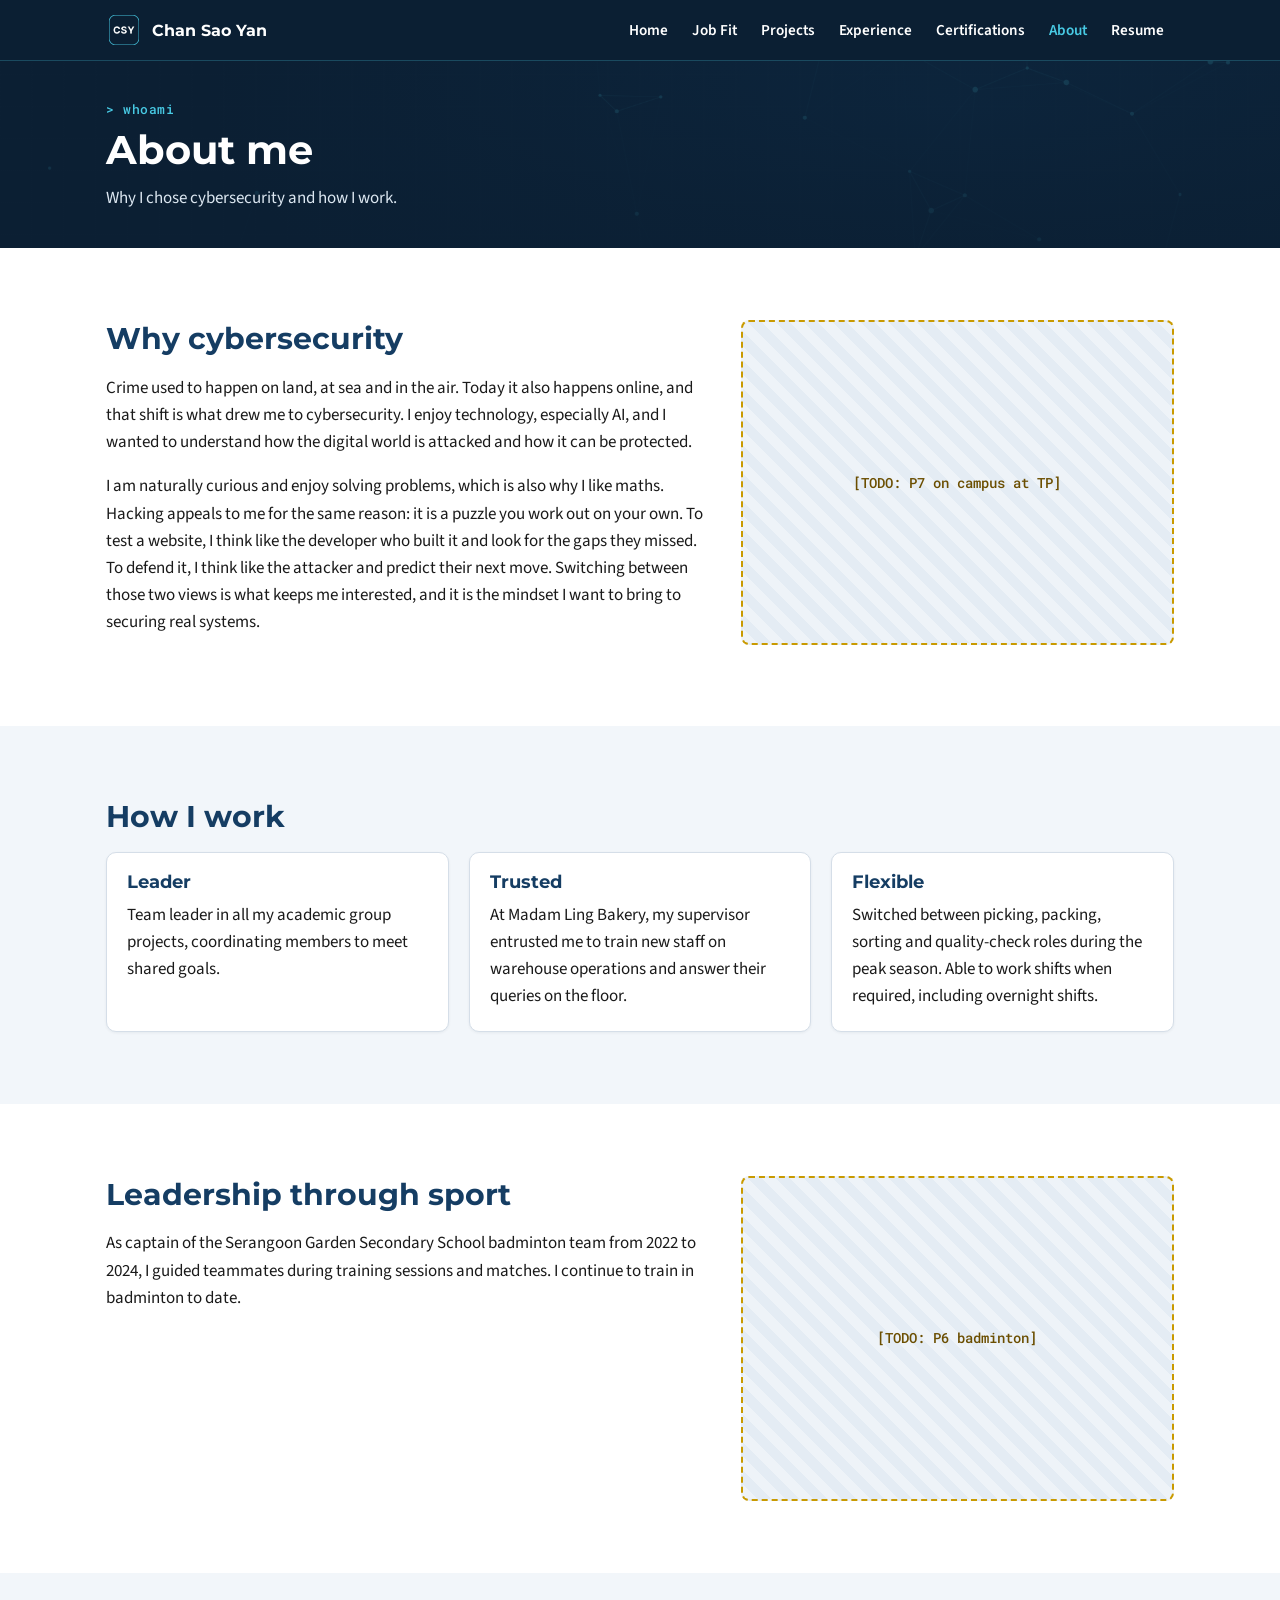
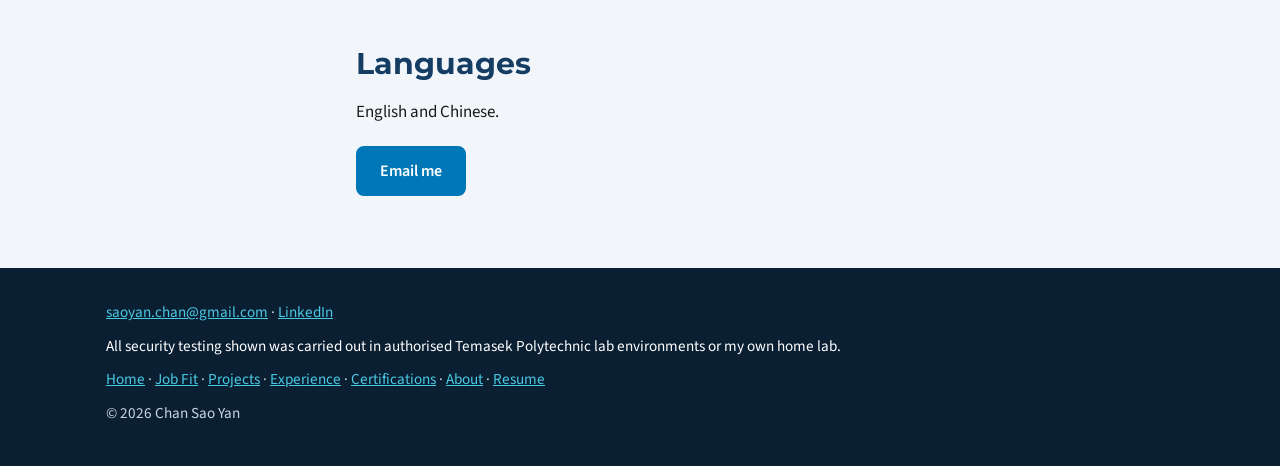
==== about.html @ 64b022c1 "Draft portfolio site for teacher review Static e-portfolio for the Assistant Engineer (IT Security) " ====
<!doctype html>
<html lang="en">
<head>
  <meta charset="utf-8">
  <meta name="viewport" content="width=device-width, initial-scale=1">
  <meta name="robots" content="noindex">  <!-- keeps the site out of Google; delete this line to let Google list it -->
  <title>About | Chan Sao Yan</title>
  <meta name="description" content="How Chan Sao Yan works: leader, trusted, flexible; leadership through sport; languages.">
  <link rel="icon" type="image/png" href="assets/graphics/logo_csy.png">
  <link rel="preconnect" href="https://fonts.googleapis.com">
  <link rel="preconnect" href="https://fonts.gstatic.com" crossorigin>
  <link href="https://fonts.googleapis.com/css2?family=Montserrat:wght@600;700&family=Roboto+Mono:wght@500&family=Source+Sans+3:wght@400;600&display=swap" rel="stylesheet">
  <link rel="stylesheet" href="styles.css">
</head>
<body>
  <a class="skip" href="#main">Skip to content</a>
  <header class="site-header">
    <div class="wrap nav-bar">
      <a class="brand" href="index.html"><img src="assets/graphics/logo_csy.png" alt="" width="36" height="36"><span>Chan Sao Yan</span></a>
      <button class="nav-toggle" type="button" aria-expanded="false" aria-controls="site-nav">Menu</button>
      <nav id="site-nav" aria-label="Main">
        <ul>
        <li><a href="index.html">Home</a></li>
        <li><a href="job-fit.html">Job Fit</a></li>
        <li class="has-sub"><a href="projects.html">Projects</a><ul class="sub"><li><a href="project-network-security.html">Network Security Project</a></li><li><a href="project-penetration-testing.html">Penetration Testing Assignment</a></li><li><a href="project-firewall-labs.html">Firewall Configuration Labs</a></li><li><a href="project-traffic-analysis.html">Network Traffic Analysis</a></li></ul></li>
        <li><a href="experience.html">Experience</a></li>
        <li><a href="certifications.html">Certifications</a></li>
        <li><a href="about.html" aria-current="page">About</a></li>
        <li><a href="resume.html">Resume</a></li>
        </ul>
      </nav>
    </div>
  </header>

  <main id="main">
    <section class="banner">
      <div class="wrap">
        <span class="eyebrow">&gt; whoami</span>
        <h1>About me</h1>
        <p>Why I chose cybersecurity and how I work.</p>
      </div>
    </section>

    <section>
      <div class="wrap split">
        <div>
          <h2>Why cybersecurity</h2>
          <p>Crime used to happen on land, at sea and in the air. Today it also happens online, and that shift is what drew me to cybersecurity. I enjoy technology, especially AI, and I wanted to understand how the digital world is attacked and how it can be protected.</p>
          <p>I am naturally curious and enjoy solving problems, which is also why I like maths. Hacking appeals to me for the same reason: it is a puzzle you work out on your own. To test a website, I think like the developer who built it and look for the gaps they missed. To defend it, I think like the attacker and predict their next move. Switching between those two views is what keeps me interested, and it is the mindset I want to bring to securing real systems.</p>
        </div>
        <figure class="shot"><div class="ph" style="aspect-ratio:4 / 3" role="img" aria-label="Placeholder: P7">[TODO: P7 on campus at TP]</div></figure>
      </div>
    </section>

    <section class="alt">
      <div class="wrap">
        <h2>How I work</h2>
        <div class="grid grid-3">
          <div class="card"><div class="card-body"><h3>Leader</h3><p>Team leader in all my academic group projects, coordinating members to meet shared goals.</p></div></div>
          <div class="card"><div class="card-body"><h3>Trusted</h3><p>At Madam Ling Bakery, my supervisor entrusted me to train new staff on warehouse operations and answer their queries on the floor.</p></div></div>
          <div class="card"><div class="card-body"><h3>Flexible</h3><p>Switched between picking, packing, sorting and quality-check roles during the peak season. Able to work shifts when required, including overnight shifts.</p></div></div>
        </div>
      </div>
    </section>

    <section>
      <div class="wrap split">
        <div>
          <h2>Leadership through sport</h2>
          <p>As captain of the Serangoon Garden Secondary School badminton team from 2022 to 2024, I guided teammates during training sessions and matches. I continue to train in badminton to date.</p>
        </div>
        <figure class="shot"><div class="ph" style="aspect-ratio:4 / 3" role="img" aria-label="Placeholder: P6">[TODO: P6 badminton]</div></figure>
      </div>
    </section>

    <section class="alt">
      <div class="wrap narrow">
        <h2>Languages</h2>
        <p>English and Chinese.</p>
        <div class="btns"><a class="btn btn-primary" href="mailto:saoyan.chan@gmail.com">Email me</a></div>
      </div>
    </section>
  </main>

  <footer class="site-footer">
    <div class="wrap">
      <p><a href="mailto:saoyan.chan@gmail.com">saoyan.chan@gmail.com</a> · <a href="https://www.linkedin.com/in/chan-sao-yan-b69aba343" target="_blank" rel="noopener">LinkedIn</a></p>
      <p class="disclaimer">All security testing shown was carried out in authorised Temasek Polytechnic lab environments or my own home lab.</p>
      <p><a href="index.html">Home</a> · <a href="job-fit.html">Job Fit</a> · <a href="projects.html">Projects</a> · <a href="experience.html">Experience</a> · <a href="certifications.html">Certifications</a> · <a href="about.html">About</a> · <a href="resume.html">Resume</a></p>
      <p>&copy; 2026 Chan Sao Yan</p>
    </div>
  </footer>
  <script src="script.js"></script>
</body>
</html>
---- styles.css ----
/* Chan Sao Yan e-portfolio. Mobile-first: base styles are for phones, @media (min-width) adds desktop. */
:root {
  --navy: #0B1F33;        /* hero, footer, dark sections */
  --brand: #153D63;       /* headings on light, matches resume */
  --accent: #0077B6;      /* links and buttons on light */
  --accent-dark: #48CAE4; /* accent on navy */
  --light: #F2F6FA;       /* alternate section background */
  --text: #1A1A1A;
  --muted: #4A5868;
  --line: #D5DEE8;
  --todo-bg: #FFF4CC;
  --todo-line: #C99A00;
  --radius: 10px;
  --wrap: 1100px;
  --head: "Montserrat", system-ui, sans-serif;
  --body: "Source Sans 3", system-ui, sans-serif;
  --mono: "Roboto Mono", ui-monospace, monospace;
}

*, *::before, *::after { box-sizing: border-box; }
html { scroll-behavior: smooth; }
body { margin: 0; font: 400 1.0625rem/1.6 var(--body); color: var(--text); background: #fff; }
img { max-width: 100%; height: auto; display: block; }
a { color: var(--accent); }
a:focus-visible, button:focus-visible, summary:focus-visible { outline: 3px solid var(--accent-dark); outline-offset: 2px; }
h1, h2, h3 { font-family: var(--head); font-weight: 700; color: var(--brand); line-height: 1.25; margin: 0 0 .6em; }
h1 { font-size: 2rem; }
h2 { font-size: 1.5rem; }
h3 { font-size: 1.125rem; }
p { margin: 0 0 1em; }
.wrap { max-width: var(--wrap); margin: 0 auto; padding: 0 16px; }
.skip { position: absolute; left: -999px; top: 0; background: #fff; padding: 8px 12px; z-index: 100; }
.skip:focus { left: 8px; }

/* ---------- Header and nav ---------- */
.site-header { background: var(--navy); position: sticky; top: 0; z-index: 50; border-bottom: 1px solid rgba(72, 202, 228, .25); }
.nav-bar { display: flex; align-items: center; justify-content: space-between; flex-wrap: wrap; min-height: 60px; }
.brand { display: flex; align-items: center; gap: 10px; color: #fff; text-decoration: none; font: 700 1rem var(--head); }
.brand img { width: 36px; height: 36px; border-radius: 6px; }
.nav-toggle { background: none; border: 1px solid var(--accent-dark); color: #fff; font: 600 .9rem var(--body); padding: 6px 12px; border-radius: 6px; cursor: pointer; }
#site-nav { display: none; width: 100%; padding-bottom: 12px; }
#site-nav.open { display: block; }
#site-nav ul { list-style: none; margin: 0; padding: 0; }
#site-nav a { display: block; color: #fff; text-decoration: none; padding: 10px 4px; font-weight: 600; }
#site-nav a:hover, #site-nav a[aria-current="page"] { color: var(--accent-dark); }
#site-nav .sub a { padding-left: 20px; font-weight: 400; font-size: .95rem; }

@media (min-width: 900px) {
  .nav-toggle { display: none; }
  #site-nav { display: block; width: auto; padding: 0; }
  #site-nav > ul { display: flex; gap: 4px; }
  #site-nav > ul > li { position: relative; }
  #site-nav a { padding: 18px 10px; font-size: .95rem; }
  #site-nav .sub { display: none; position: absolute; left: 0; top: 100%; min-width: 260px; background: var(--navy); border: 1px solid rgba(72, 202, 228, .3); border-radius: 0 0 8px 8px; padding: 6px 0; }
  #site-nav .has-sub:hover .sub, #site-nav .has-sub:focus-within .sub { display: block; }
  #site-nav .sub a { padding: 10px 16px; }
}

/* ---------- Sections ---------- */
section { padding: 48px 0; }
.alt { background: var(--light); }
.dark { background: var(--navy); color: #E6EEF5; }
.dark h1, .dark h2, .dark h3 { color: #fff; }
.dark a:not(.btn) { color: var(--accent-dark); }
.lead { font-size: 1.15rem; color: var(--muted); max-width: 70ch; }
.dark .lead { color: #C9D6E2; }
.narrow { max-width: 75ch; }

/* Hero (home) and banner (other pages) share the network background */
.hero, .banner { background: linear-gradient(rgba(11, 31, 51, .78), rgba(11, 31, 51, .9)), url("assets/graphics/banner_network.png") center / cover var(--navy); color: #fff; }
.hero { padding: 56px 0; }
.hero-grid { display: grid; gap: 32px; align-items: center; }
.hero h1 { color: #fff; font-size: 2.6rem; margin-bottom: .25em; letter-spacing: -.01em; }
.hero-kicker { display: block; font: 700 .8rem var(--head); letter-spacing: .06em; text-transform: uppercase; color: #fff; margin-bottom: .9em; }
.tagline { font-size: 1.15rem; line-height: 1.5; color: #DCE7F1; max-width: 52ch; margin-bottom: .6em; }
.hero-mono { font: 500 .85rem var(--mono); color: var(--accent-dark); margin: 0; }
.tagline strong { color: var(--accent-dark); font-weight: 600; }
.hero .ph { max-width: 280px; aspect-ratio: 4 / 5; }
.banner { padding: 40px 0 36px; }
.banner h1 { color: #fff; margin-bottom: .25em; }
.banner p { color: #DCE7F1; margin: 0; max-width: 65ch; }
.eyebrow { font: 500 .8rem var(--mono); color: var(--accent-dark); letter-spacing: .04em; margin-bottom: .6em; display: block; }
@media (min-width: 900px) {
  .hero { padding: 88px 0; }
  .hero-grid { grid-template-columns: 1.6fr 1fr; }
  .hero h1 { font-size: 4rem; }
  .hero-kicker { font-size: .95rem; }
  .tagline { font-size: 1.3rem; }
  .hero .ph { justify-self: end; }
  h1 { font-size: 2.5rem; }
  h2 { font-size: 1.85rem; }
  section { padding: 72px 0; }
}

/* ---------- Buttons ---------- */
.btns { display: flex; flex-wrap: wrap; gap: 12px; margin-top: 20px; }
.btn { display: inline-block; padding: 12px 22px; border-radius: 8px; font: 600 1rem var(--body); text-decoration: none; border: 2px solid var(--accent); text-align: center; }
.btn-primary { background: var(--accent); color: #fff; }
.btn-primary:hover { background: #005F92; border-color: #005F92; }
.btn-secondary { background: transparent; color: var(--accent); }
.btn-secondary:hover { background: rgba(0, 119, 182, .08); }
.dark .btn-secondary, .hero .btn-secondary, .banner .btn-secondary { color: #fff; border-color: var(--accent-dark); }

/* ---------- Cards (same anatomy everywhere) ---------- */
.grid { display: grid; gap: 20px; grid-template-columns: 1fr; }
@media (min-width: 640px) { .grid-2, .grid-3, .grid-4 { grid-template-columns: repeat(2, 1fr); } }
@media (min-width: 900px) { .grid-3 { grid-template-columns: repeat(3, 1fr); } .grid-4 { grid-template-columns: repeat(4, 1fr); } }
.card { background: #fff; border: 1px solid var(--line); border-radius: var(--radius); overflow: hidden; display: flex; flex-direction: column; }
.alt .card { box-shadow: 0 1px 3px rgba(11, 31, 51, .06); }
.card-body { padding: 18px 20px 20px; display: flex; flex-direction: column; gap: 8px; flex: 1; }
.card-body h3 { margin: 0; }
.card-body p { margin: 0; }
.card img { aspect-ratio: 3 / 2; object-fit: cover; width: 100%; }
.card img.cert { aspect-ratio: 1.3; object-fit: contain; background: var(--light); border-bottom: 1px solid var(--line); }
.card .proves { font-size: .95rem; color: var(--muted); }
.card .proves b { color: var(--brand); }
.card .more { margin-top: auto; padding-top: 6px; font-weight: 600; }
a.card { text-decoration: none; color: inherit; transition: border-color .15s, transform .15s; }
a.card:hover { border-color: var(--accent); transform: translateY(-2px); }
a.card h3 { color: var(--brand); }
.link-card .card-body { gap: 6px; }
.link-card .arrow { color: var(--accent); font-weight: 600; }

/* Roboto Mono tool tags such as > nmap -sV */
.tags { display: flex; flex-wrap: wrap; gap: 6px; list-style: none; margin: 0; padding: 0; }
.tags li { font: 500 .78rem var(--mono); background: #E4EEF7; color: var(--brand); padding: 3px 8px; border-radius: 4px; }
.dark .tags li, .banner .tags li { background: rgba(72, 202, 228, .14); color: var(--accent-dark); }

/* Award card: two certificate pages side by side, text beside them on desktop */
.pair { display: grid; grid-template-columns: 1fr 1fr; gap: 12px; padding: 16px; background: var(--light); }
.pair .ph, .pair img { aspect-ratio: 1 / 1.414; min-height: 0; width: 100%; object-fit: contain; background: #fff; border: 1px solid var(--line); border-radius: 6px; }
.pair figcaption { text-align: center; font-size: .85rem; }
@media (min-width: 900px) { .award { display: grid; grid-template-columns: 1.3fr 1fr; align-items: center; } .award .pair { height: 100%; } }

/* Quick facts strip */
.facts { display: grid; grid-template-columns: repeat(2, 1fr); gap: 16px; text-align: center; }
.facts div { padding: 8px; }
.facts strong { display: block; font: 700 1.5rem var(--head); color: var(--accent-dark); }
.facts span { font-size: .95rem; color: #C9D6E2; }
@media (min-width: 900px) { .facts { grid-template-columns: repeat(4, 1fr); } }

/* Two-column text + image */
.split { display: grid; gap: 28px; align-items: start; }
@media (min-width: 900px) { .split { grid-template-columns: 1.4fr 1fr; } }

/* ---------- Figures, screenshots and TODO placeholders ---------- */
figure { margin: 0; }
figcaption { font-size: .92rem; color: var(--muted); margin-top: 8px; }
figcaption b { color: var(--brand); }
.shot img, .shot .ph { border: 1px solid var(--line); border-radius: 8px; width: 100%; }
.ph { background: repeating-linear-gradient(45deg, #EEF3F8, #EEF3F8 10px, #E4ECF4 10px, #E4ECF4 20px); border: 2px dashed var(--todo-line) !important; border-radius: 8px; display: flex; align-items: center; justify-content: center; text-align: center; padding: 20px; min-height: 180px; font: 500 .85rem var(--mono); color: #6B4E00; }
.todo { background: var(--todo-bg); border: 1px dashed var(--todo-line); color: #5C4300; padding: 1px 6px; border-radius: 4px; font-weight: 600; }
.todo-block { background: var(--todo-bg); border: 2px dashed var(--todo-line); color: #5C4300; padding: 16px 18px; border-radius: 8px; }

/* ---------- Job Fit table (stacks into cards on phones) ---------- */
.fit { width: 100%; border-collapse: collapse; }
.fit th, .fit td { text-align: left; vertical-align: top; padding: 14px 16px; }
.fit thead th { background: var(--navy); color: #fff; font: 600 .95rem var(--head); }
.fit tbody tr { border-bottom: 1px solid var(--line); }
.fit tbody tr:nth-child(even) { background: var(--light); }
.fit td:first-child { font-weight: 600; color: var(--brand); }
@media (max-width: 759px) {
  .fit thead { display: none; }
  .fit, .fit tbody, .fit tr, .fit td { display: block; width: 100%; }
  .fit tbody tr { border: 1px solid var(--line); border-radius: var(--radius); margin-bottom: 14px; background: #fff !important; overflow: hidden; }
  .fit td { padding: 10px 16px; }
  .fit td::before { content: attr(data-label); display: block; font: 600 .72rem var(--mono); color: var(--muted); text-transform: uppercase; letter-spacing: .05em; margin-bottom: 2px; }
  .fit td:first-child { background: var(--light); }
}

/* ---------- Case study pages ---------- */
.meta { display: grid; grid-template-columns: 1fr; gap: 10px 24px; margin: 20px 0 0; }
.meta div { display: flex; flex-direction: column; }
.meta dt { font: 500 .75rem var(--mono); color: var(--accent-dark); text-transform: uppercase; letter-spacing: .05em; }
.meta dd { margin: 0; color: #fff; }
@media (min-width: 640px) { .meta { grid-template-columns: repeat(2, 1fr); } }
@media (min-width: 900px) { .meta { grid-template-columns: repeat(5, auto); justify-content: start; } }
details.how { border: 1px solid var(--line); border-radius: var(--radius); background: #fff; }
details.how summary { cursor: pointer; padding: 16px 20px; font: 700 1.1rem var(--head); color: var(--brand); }
details.how[open] summary { border-bottom: 1px solid var(--line); }
.steps { list-style: none; counter-reset: step; margin: 0; padding: 20px; display: grid; gap: 28px; }
.steps > li { counter-increment: step; }
.steps h3::before { content: "Step " counter(step) ": "; color: var(--accent); }
.back { display: inline-block; margin-bottom: 14px; color: var(--accent-dark) !important; text-decoration: none; font-weight: 600; }

/* ---------- Experience timeline ---------- */
.timeline { list-style: none; margin: 0; padding: 0 0 0 22px; border-left: 3px solid var(--accent); }
.timeline > li { position: relative; padding: 0 0 32px 16px; }
.timeline > li::before { content: ""; position: absolute; left: -32px; top: 4px; width: 15px; height: 15px; border-radius: 50%; background: #fff; border: 3px solid var(--accent); }
.timeline .when { font: 500 .85rem var(--mono); color: var(--accent); }
.timeline h3 { margin: 2px 0 2px; }
.timeline .where { color: var(--muted); margin-bottom: 8px; }
.timeline ul { margin: 0; padding-left: 20px; }
.timeline .proves { font-size: .95rem; color: var(--muted); margin-top: 8px; }
.timeline .proves b { color: var(--brand); }

/* ---------- Resume embed ---------- */
.pdf { width: 100%; height: 80vh; min-height: 520px; border: 1px solid var(--line); border-radius: 8px; background: #fff; }

/* ---------- Footer ---------- */
.site-footer { background: var(--navy); color: #C9D6E2; padding: 32px 0; font-size: .95rem; }
.site-footer a { color: var(--accent-dark); }
.site-footer p { margin: 0 0 .6em; }
.site-footer .disclaimer { color: #fff; }

@media (prefers-reduced-motion: reduce) { html { scroll-behavior: auto; } a.card { transition: none; } }
.sr-only { position: absolute; width: 1px; height: 1px; overflow: hidden; clip: rect(0 0 0 0); white-space: nowrap; }
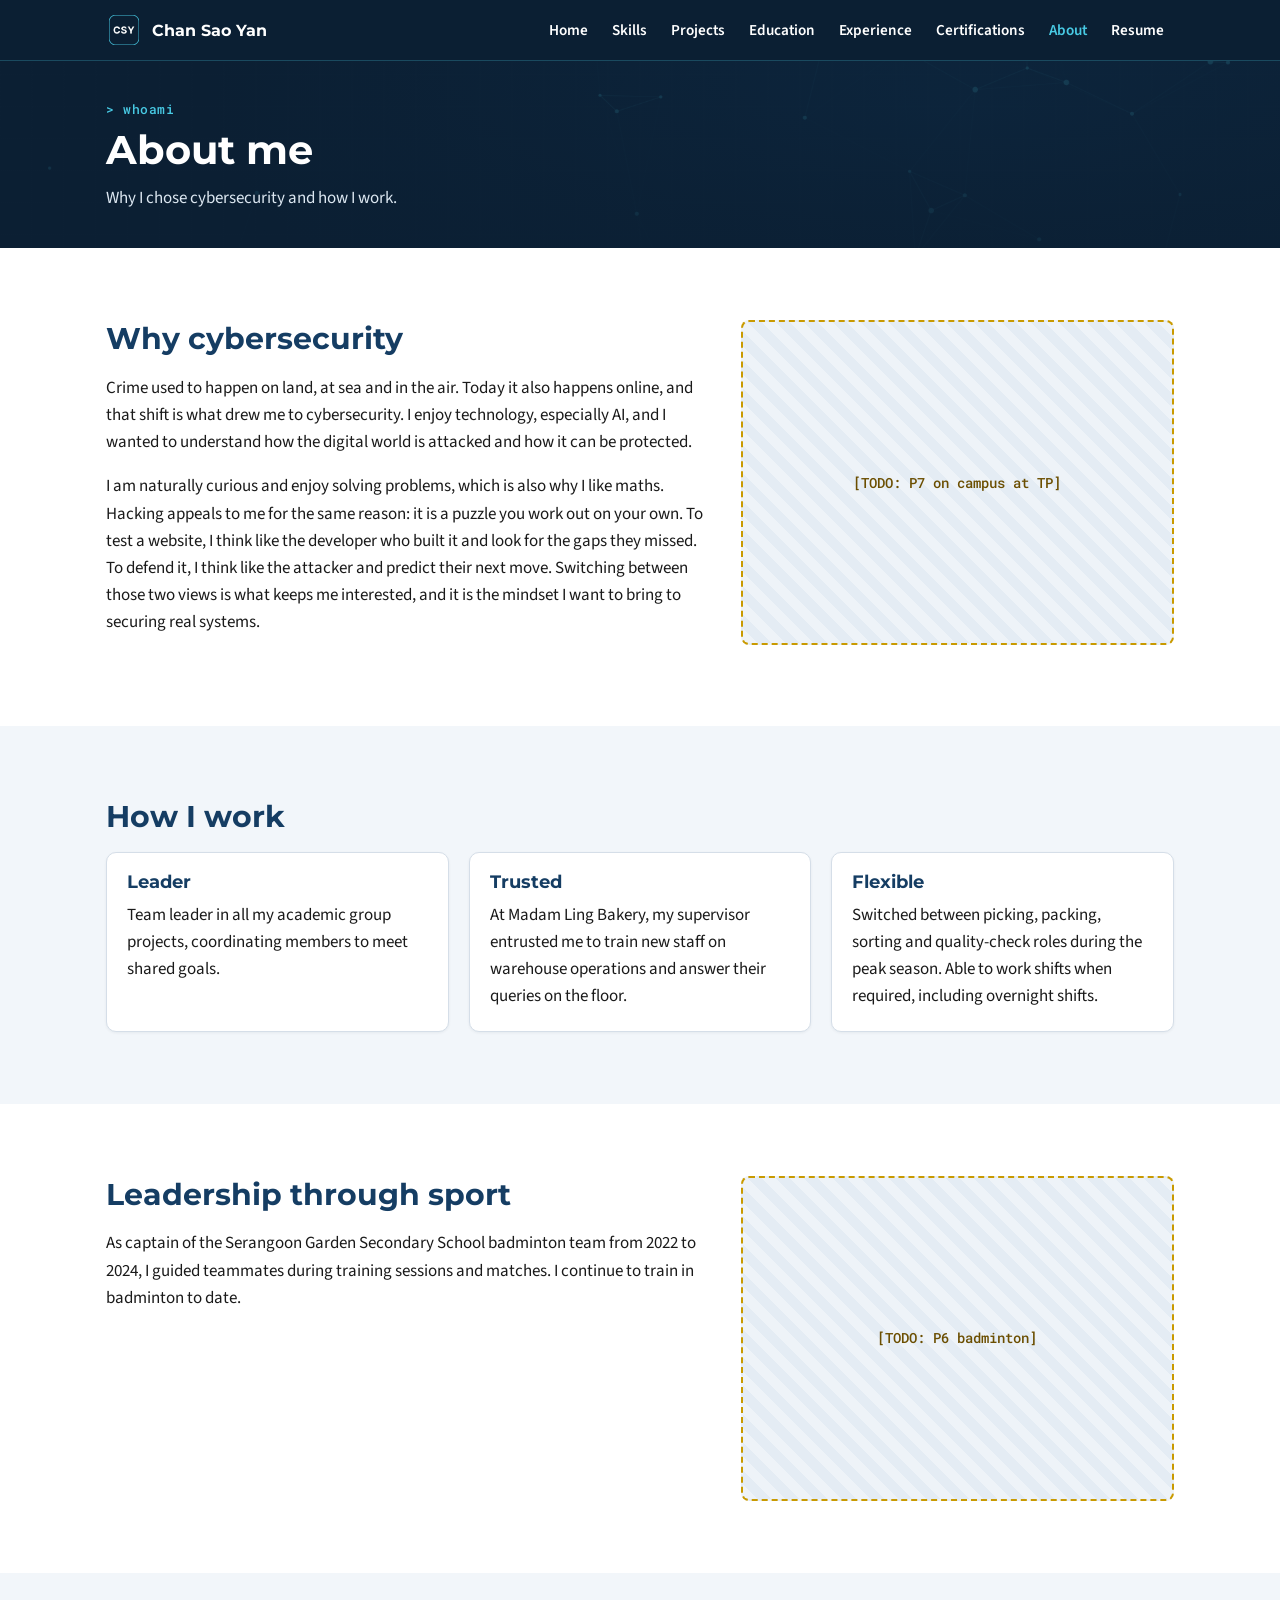
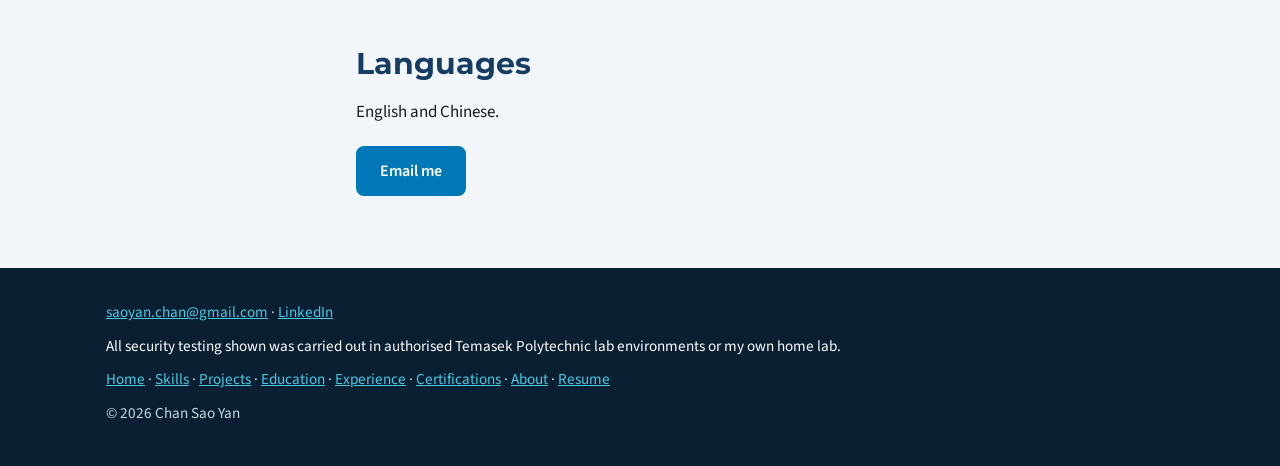
==== commit a62ef3af: "Restructure after teacher feedback: Skills page with proof cards, split Education/Experience - Job F" ====
--- a/about.html
+++ b/about.html
@@ -21,8 +21,9 @@
       <nav id="site-nav" aria-label="Main">
         <ul>
         <li><a href="index.html">Home</a></li>
-        <li><a href="job-fit.html">Job Fit</a></li>
+        <li><a href="skills.html">Skills</a></li>
         <li class="has-sub"><a href="projects.html">Projects</a><ul class="sub"><li><a href="project-network-security.html">Network Security Project</a></li><li><a href="project-penetration-testing.html">Penetration Testing Assignment</a></li><li><a href="project-firewall-labs.html">Firewall Configuration Labs</a></li><li><a href="project-traffic-analysis.html">Network Traffic Analysis</a></li></ul></li>
+        <li><a href="education.html">Education</a></li>
         <li><a href="experience.html">Experience</a></li>
         <li><a href="certifications.html">Certifications</a></li>
         <li><a href="about.html" aria-current="page">About</a></li>
@@ -86,7 +87,7 @@
     <div class="wrap">
       <p><a href="mailto:saoyan.chan@gmail.com">saoyan.chan@gmail.com</a> · <a href="https://www.linkedin.com/in/chan-sao-yan-b69aba343" target="_blank" rel="noopener">LinkedIn</a></p>
       <p class="disclaimer">All security testing shown was carried out in authorised Temasek Polytechnic lab environments or my own home lab.</p>
-      <p><a href="index.html">Home</a> · <a href="job-fit.html">Job Fit</a> · <a href="projects.html">Projects</a> · <a href="experience.html">Experience</a> · <a href="certifications.html">Certifications</a> · <a href="about.html">About</a> · <a href="resume.html">Resume</a></p>
+      <p><a href="index.html">Home</a> · <a href="skills.html">Skills</a> · <a href="projects.html">Projects</a> · <a href="education.html">Education</a> · <a href="experience.html">Experience</a> · <a href="certifications.html">Certifications</a> · <a href="about.html">About</a> · <a href="resume.html">Resume</a></p>
       <p>&copy; 2026 Chan Sao Yan</p>
     </div>
   </footer>
--- a/styles.css
+++ b/styles.css
@@ -79,6 +79,7 @@
 .banner { padding: 40px 0 36px; }
 .banner h1 { color: #fff; margin-bottom: .25em; }
 .banner p { color: #DCE7F1; margin: 0; max-width: 65ch; }
+.banner a:not(.btn) { color: var(--accent-dark); }
 .eyebrow { font: 500 .8rem var(--mono); color: var(--accent-dark); letter-spacing: .04em; margin-bottom: .6em; display: block; }
 @media (min-width: 900px) {
   .hero { padding: 88px 0; }
@@ -113,6 +114,10 @@
 .card img { aspect-ratio: 3 / 2; object-fit: cover; width: 100%; }
 .card img.cert { aspect-ratio: 1.3; object-fit: contain; background: var(--light); border-bottom: 1px solid var(--line); }
 .card .proves { font-size: .95rem; color: var(--muted); }
+/* Skills page: proof picture first, then the job requirement it answers */
+.card img.proof { aspect-ratio: 16 / 10; object-fit: cover; border-bottom: 1px solid var(--line); }
+.card .req { font: 500 .72rem var(--mono); color: var(--accent); text-transform: uppercase; letter-spacing: .03em; }
+.card.skill .more { margin-top: auto; color: var(--accent); }
 .card .proves b { color: var(--brand); }
 .card .more { margin-top: auto; padding-top: 6px; font-weight: 600; }
 a.card { text-decoration: none; color: inherit; transition: border-color .15s, transform .15s; }
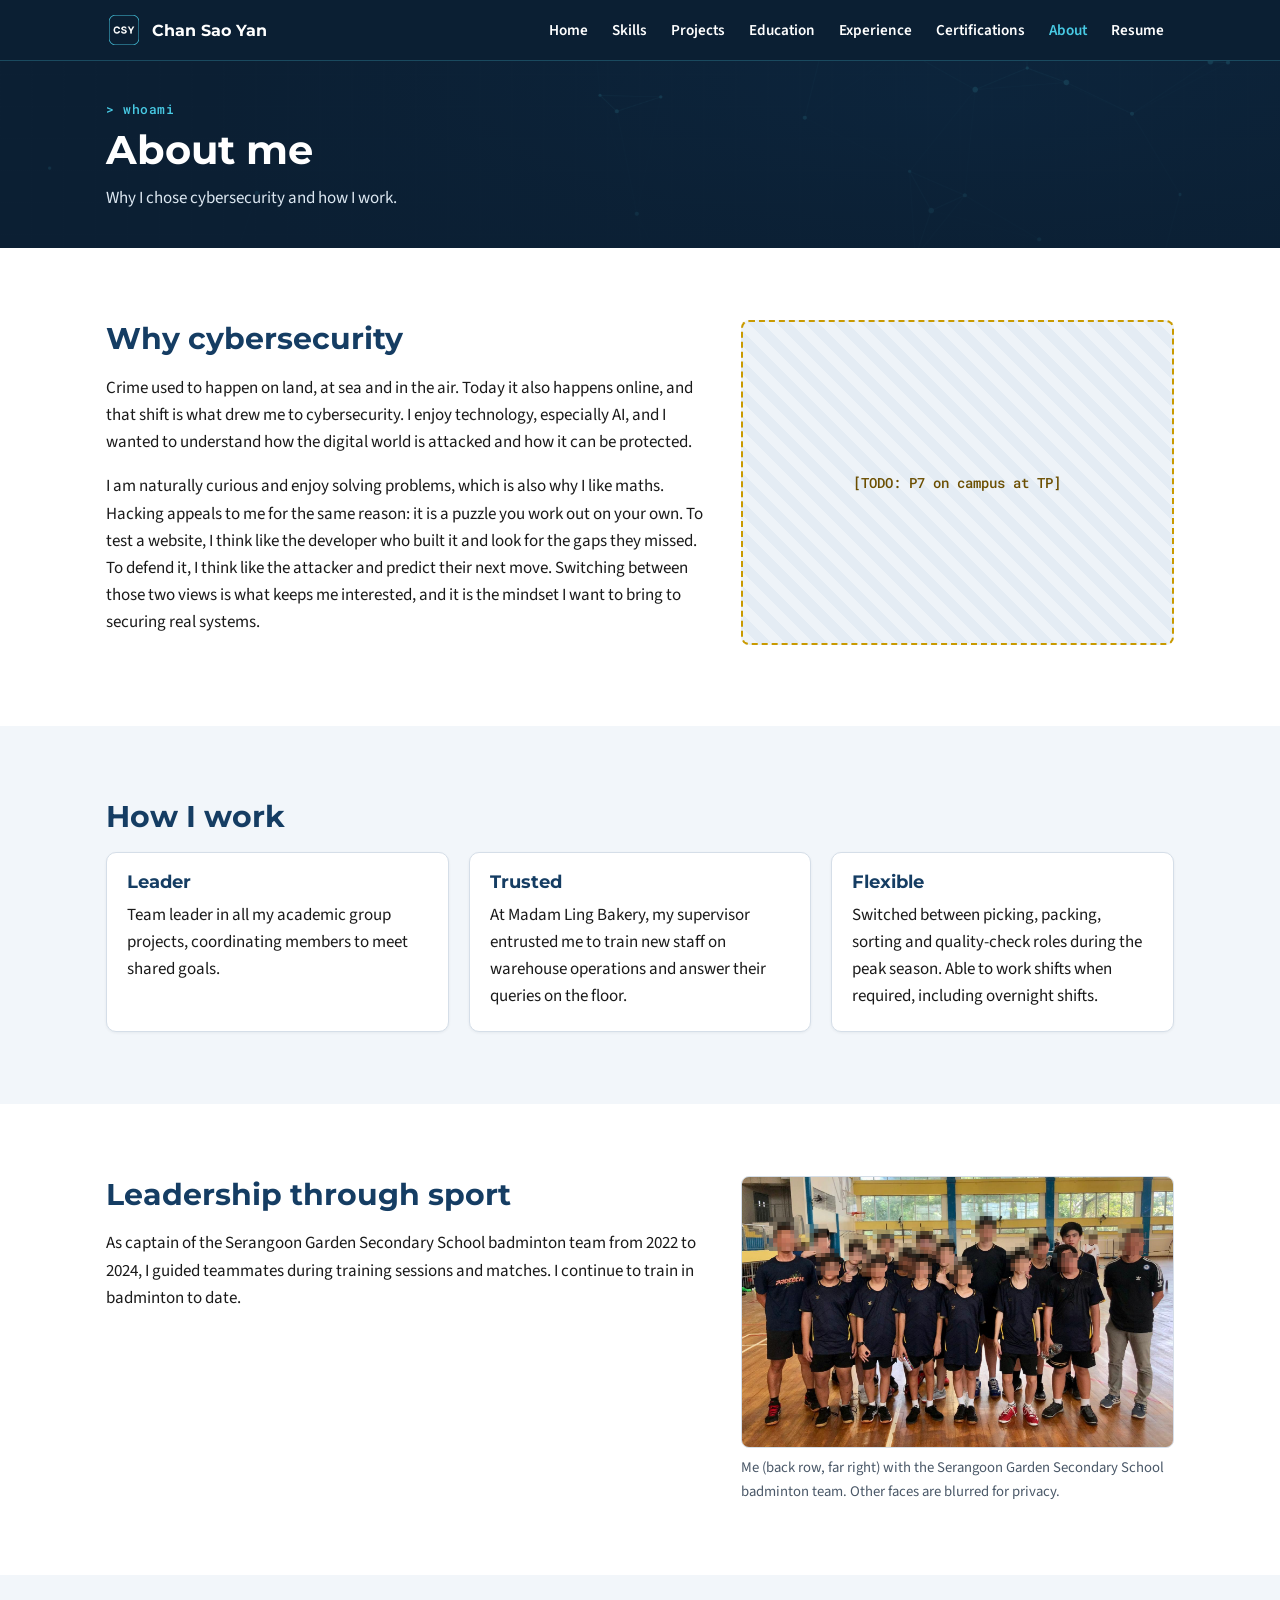
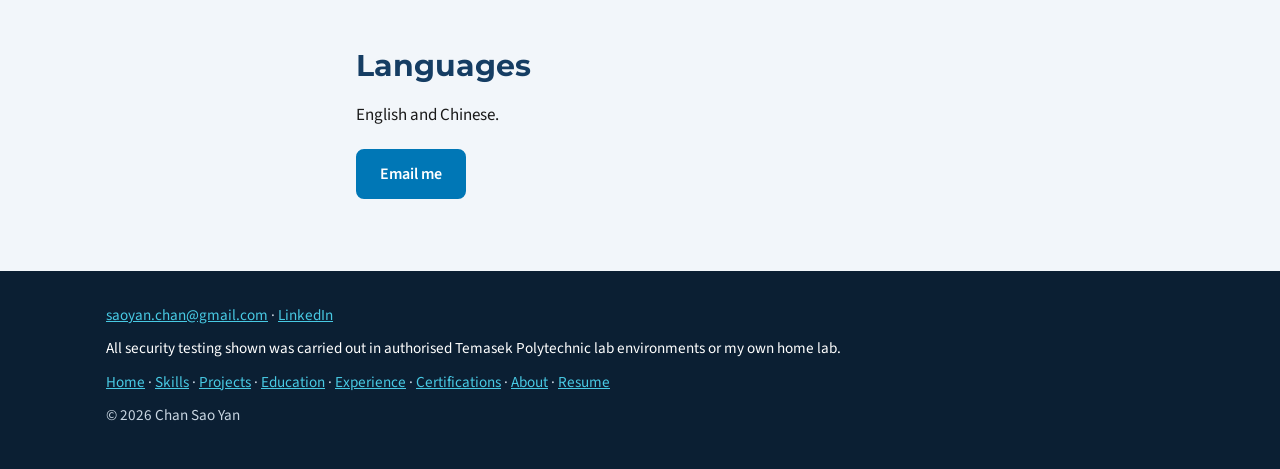
==== commit 351448df: "About: add badminton team photo (P6), other faces pixelated Co-Authored-By: Claude Opus 5.5 <noreply" ====
--- a/about.html
+++ b/about.html
@@ -70,7 +70,7 @@
           <h2>Leadership through sport</h2>
           <p>As captain of the Serangoon Garden Secondary School badminton team from 2022 to 2024, I guided teammates during training sessions and matches. I continue to train in badminton to date.</p>
         </div>
-        <figure class="shot"><div class="ph" style="aspect-ratio:4 / 3" role="img" aria-label="Placeholder: P6">[TODO: P6 badminton]</div></figure>
+        <figure class="shot"><img src="assets/photos/P6.jpg" alt="Chan Sao Yan, back row far right, with the Serangoon Garden Secondary School badminton team and coaches in a sports hall; other faces are pixelated" width="1600" height="1003" loading="lazy"><figcaption>Me (back row, far right) with the Serangoon Garden Secondary School badminton team. Other faces are blurred for privacy.</figcaption></figure>
       </div>
     </section>
 
